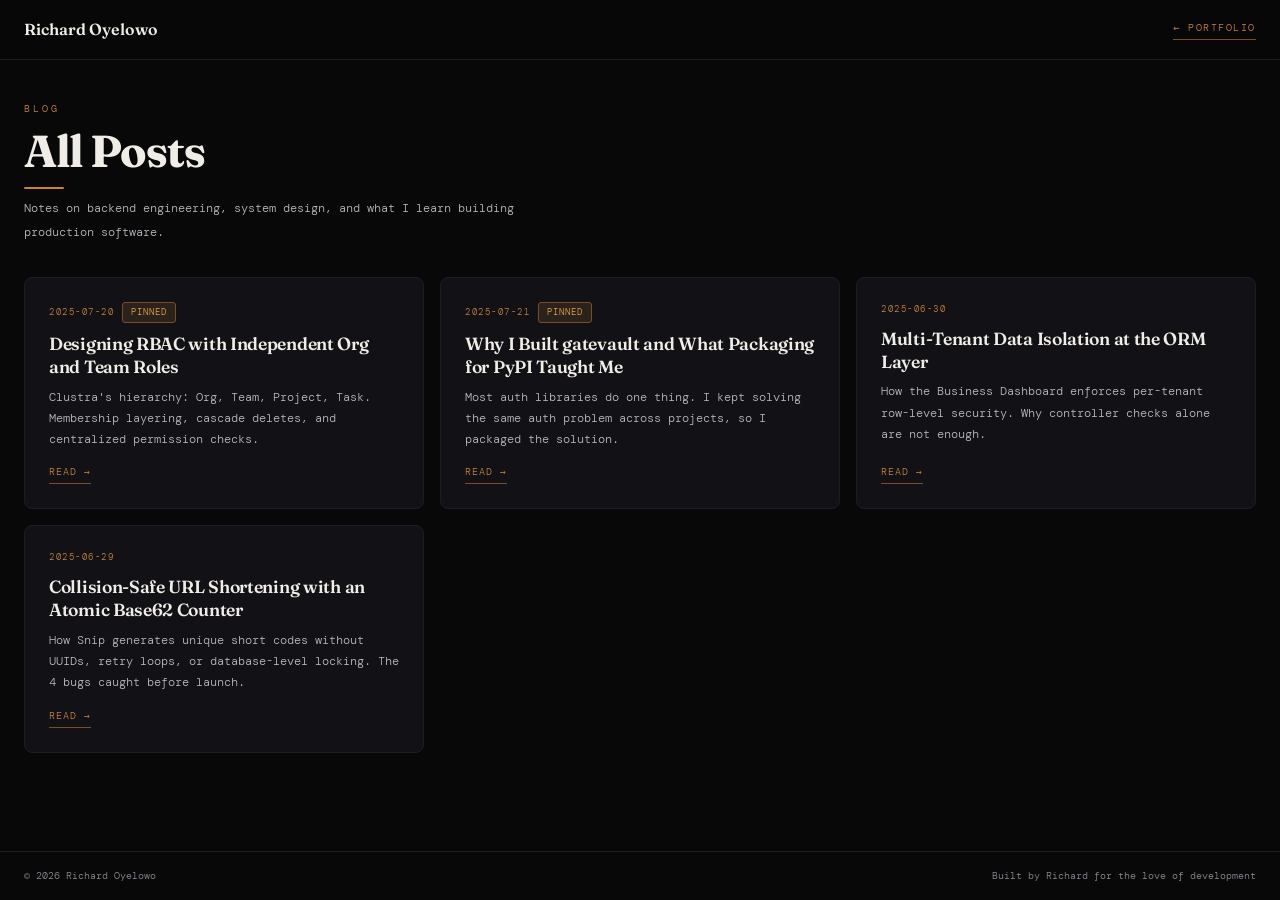
==== blog/index.html @ 2555f032 "build: regenerate blog" ====
<!DOCTYPE html>
<html lang="en">
<head>
  <meta charset="UTF-8">
  <meta name="viewport" content="width=device-width, initial-scale=1.0">
  <title>Blog &bull; Richard Oyelowo</title>
  <link rel="icon" href="data:image/svg+xml,<svg xmlns='http://www.w3.org/2000/svg' viewBox='0 0 100 100'><text y='.9em' font-size='90'>&#x2699;</text></svg>">
  <link href="https://fonts.googleapis.com/css2?family=DM+Mono:wght@300;400;500&amp;family=Fraunces:ital,opsz,wght@0,9..144,300;0,9..144,600;0,9..144,700;1,9..144,300&amp;display=swap" rel="stylesheet">
  <link rel="stylesheet" href="../css/base.css">
  <link rel="stylesheet" href="../css/listing.css">
</head>
<body>

<nav class="sub-nav">
  <a href="../" class="nav-logo">Richard Oyelowo</a>
  <a href="../#blog" class="nav-back">&larr; Portfolio</a>
</nav>

<main>
  <div class="blog-header">
    <div class="container">
      <p class="section-label">Blog</p>
      <h1>All Posts</h1>
      <p>Notes on backend engineering, system design, and what I learn building production software.</p>
    </div>
  </div>
  <div class="container" style="margin-top:32px;">
    <div class="posts-grid">
      <a href="clustra-rbac.html" class="post-card" aria-label="Read: Designing RBAC with Independent Org and Team Roles">
        <span class="post-date">2025-07-20<span class="pinned-badge">Pinned</span></span>
        <h3 class="post-title">Designing RBAC with Independent Org and Team Roles</h3>
        <p class="post-excerpt">Clustra's hierarchy: Org, Team, Project, Task. Membership layering, cascade deletes, and centralized permission checks.</p>
        <span class="post-read">Read &rarr;</span>
      </a>
      <a href="gatevault.html" class="post-card" aria-label="Read: Why I Built gatevault and What Packaging for PyPI Taught Me">
        <span class="post-date">2025-07-21<span class="pinned-badge">Pinned</span></span>
        <h3 class="post-title">Why I Built gatevault and What Packaging for PyPI Taught Me</h3>
        <p class="post-excerpt">Most auth libraries do one thing. I kept solving the same auth problem across projects, so I packaged the solution.</p>
        <span class="post-read">Read &rarr;</span>
      </a>
      <a href="multi-tenant-isolation.html" class="post-card" aria-label="Read: Multi-Tenant Data Isolation at the ORM Layer">
        <span class="post-date">2025-06-30</span>
        <h3 class="post-title">Multi-Tenant Data Isolation at the ORM Layer</h3>
        <p class="post-excerpt">How the Business Dashboard enforces per-tenant row-level security. Why controller checks alone are not enough.</p>
        <span class="post-read">Read &rarr;</span>
      </a>
      <a href="snip-base62.html" class="post-card" aria-label="Read: Collision-Safe URL Shortening with an Atomic Base62 Counter">
        <span class="post-date">2025-06-29</span>
        <h3 class="post-title">Collision-Safe URL Shortening with an Atomic Base62 Counter</h3>
        <p class="post-excerpt">How Snip generates unique short codes without UUIDs, retry loops, or database-level locking. The 4 bugs caught before launch.</p>
        <span class="post-read">Read &rarr;</span>
      </a>

    </div>
  </div>
</main>

<footer role="contentinfo">
  <div class="footer-inner">
    <span class="footer-text">&copy; 2026 Richard Oyelowo</span>
    <span class="footer-text">Built by Richard for the love of development</span>
  </div>
</footer>

</body>
</html>
---- css/base.css ----
/* ============================================================
   BASE — shared design tokens, reset, nav, footer, animations
   Used by ALL pages: homepage, blog listing, blog posts
   ============================================================ */

:root {
  --bg: #080809;
  --bg2: #0d0d10;
  --bg3: #111116;
  --bg4: #151519;
  --border: #1c1c24;
  --border-hi: #2a2a36;
  --amber: #c8843a;
  --amber-bright: #e8a44e;
  --amber-dim: #7a4e22;
  --amber-glow: rgba(200,132,58,0.07);
  --amber-glow-strong: rgba(200,132,58,0.14);
  --amber-glow-subtle: rgba(200,132,58,0.04);
  --text: #eae5e0;
  --text-dim: #908a94;
  --text-mid: #c0b8c2;
  --green: #3a8a5a;
  --green-glow: rgba(58,138,90,0.15);
  --white: #f0ece6;
  --focus-ring: 0 0 0 2px var(--bg), 0 0 0 4px var(--amber);
  --max-w: 1280px;
  --page-pad: 24px;
}

/* RESET */
*, *::before, *::after { margin: 0; padding: 0; box-sizing: border-box; }
html { scroll-behavior: smooth; min-height: 100%; }
body {
  background: var(--bg); color: var(--text);
  font-family: 'DM Mono', monospace; font-weight: 300; line-height: 1.7; overflow-x: hidden;
  display: flex; flex-direction: column; min-height: 100vh;
}
main { flex: 1; }
img, video, svg { max-width: 100%; display: block; }

a:focus-visible, button:focus-visible {
  outline: none; box-shadow: var(--focus-ring); border-radius: 3px;
}

/* SKIP LINK */
.skip-link {
  position: absolute; top: -100%; left: 16px;
  padding: 10px 18px; background: var(--amber); color: #000;
  font-family: 'DM Mono', monospace; font-size: 0.75rem; font-weight: 500;
  text-decoration: none; border-radius: 0 0 4px 4px; z-index: 200; transition: top 0.15s;
}
.skip-link:focus { top: 0; }

/* CONTAINER */
.container {
  max-width: var(--max-w);
  margin: 0 auto;
  padding: 0 var(--page-pad);
  width: 100%;
}

/* NAV */
nav {
  position: fixed; top: 0; left: 0; right: 0; z-index: 100;
  padding: 16px var(--page-pad); display: flex; align-items: center;
  justify-content: space-between; transition: all 0.3s;
}
nav.scrolled {
  background: rgba(8,8,9,0.96); border-bottom: 1px solid var(--border);
  backdrop-filter: blur(12px);
}
.nav-logo {
  font-family: 'Fraunces', serif; font-size: 1rem; font-weight: 600;
  color: var(--white); text-decoration: none;
}

/* SUB-PAGE NAV (blog listing + posts) */
nav.sub-nav {
  background: rgba(8,8,9,0.96); border-bottom: 1px solid var(--border);
  backdrop-filter: blur(12px);
}
.nav-back {
  font-size: 0.65rem; letter-spacing: 1.5px; text-transform: uppercase;
  color: var(--amber); text-decoration: none;
  border-bottom: 1px solid var(--amber-dim); padding-bottom: 2px; transition: color 0.2s;
}
.nav-back:hover { color: var(--amber-bright); }

/* FOOTER */
footer {
  padding: 16px 0; border-top: 1px solid var(--border); margin-top: auto;
}
.footer-inner {
  max-width: var(--max-w); margin: 0 auto; padding: 0 var(--page-pad);
  display: flex; justify-content: space-between; align-items: center;
}
.footer-text { font-size: 0.6rem; color: var(--text-dim); }

/* ANIMATIONS */
@keyframes fadeUp { from { opacity: 0; transform: translateY(18px); } to { opacity: 1; transform: translateY(0); } }
@keyframes fadeIn { from { opacity: 0; } to { opacity: 1; } }
@keyframes pulse { 0%, 100% { opacity: 1; } 50% { opacity: 0.3; } }
.reveal { opacity: 0; transform: translateY(20px); transition: opacity 0.55s ease, transform 0.55s ease; }
.reveal.visible { opacity: 1; transform: translateY(0); }

/* REDUCED MOTION */
@media (prefers-reduced-motion: reduce) {
  *, *::before, *::after {
    animation-duration: 0.01ms !important; animation-iteration-count: 1 !important;
    transition-duration: 0.01ms !important; scroll-behavior: auto !important;
  }
  .reveal { opacity: 1; transform: none; }
}

/* RESPONSIVE BASE */
@media (max-width: 1024px) {
  :root { --page-pad: 20px; }
}
@media (max-width: 600px) {
  :root { --page-pad: 16px; }
  .footer-inner {
    flex-direction: column; gap: 6px; text-align: center;
  }
}
---- css/listing.css ----
/* ============================================================
   LISTING — blog listing page (blog/index.html) styles
   ============================================================ */

.blog-header { padding: 100px 0 0; }
.blog-header .section-label {
  font-size: 0.6rem; letter-spacing: 3px; text-transform: uppercase;
  color: var(--amber); margin-bottom: 8px;
}
.blog-header h1 {
  font-family: 'Fraunces', serif; font-size: clamp(1.8rem, 4vw, 2.8rem);
  font-weight: 700; color: var(--white); letter-spacing: -1px;
  line-height: 1.1; margin-bottom: 8px;
}
.blog-header h1::after {
  content: ''; display: block; width: 40px; height: 2px;
  background: var(--amber); margin-top: 12px; border-radius: 1px;
}
.blog-header p {
  font-size: 0.78rem; color: var(--text-mid); max-width: 520px;
  line-height: 1.9; margin-bottom: 32px;
}

/* POST GRID — clean cards, no container border */
.posts-grid {
  display: grid;
  grid-template-columns: repeat(auto-fill, minmax(min(100%, 300px), 1fr));
  gap: 16px;
}
.post-card {
  background: var(--bg3); border: 1px solid var(--border);
  border-radius: 8px; padding: 24px; display: flex;
  flex-direction: column; transition: border-color 0.25s;
  text-decoration: none;
}
.post-card:hover { border-color: var(--amber-dim); }
.post-date {
  font-size: 0.58rem; letter-spacing: 1.5px; text-transform: uppercase;
  color: var(--amber); margin-bottom: 10px; display: flex; align-items: center;
}
.pinned-badge {
  font-size: 0.55rem; letter-spacing: 1px; text-transform: uppercase;
  color: var(--amber-bright); background: var(--amber-glow-strong);
  border: 1px solid var(--amber-dim); padding: 2px 8px;
  border-radius: 3px; margin-left: 8px;
}
.post-title {
  font-family: 'Fraunces', serif; font-size: 1.1rem; font-weight: 600;
  color: var(--white); letter-spacing: -0.3px; margin-bottom: 8px; line-height: 1.3;
}
.post-excerpt { font-size: 0.72rem; color: var(--text-mid); line-height: 1.85; flex: 1; }
.post-read {
  font-size: 0.62rem; letter-spacing: 1px; text-transform: uppercase;
  color: var(--amber); margin-top: 14px; border-bottom: 1px solid var(--amber-dim);
  padding-bottom: 2px; align-self: flex-start; transition: color 0.2s, border-color 0.2s;
}
.post-card:hover .post-read { color: var(--amber-bright); border-color: var(--amber); }

@media (max-width: 600px) {
  .posts-grid { grid-template-columns: 1fr; }
}
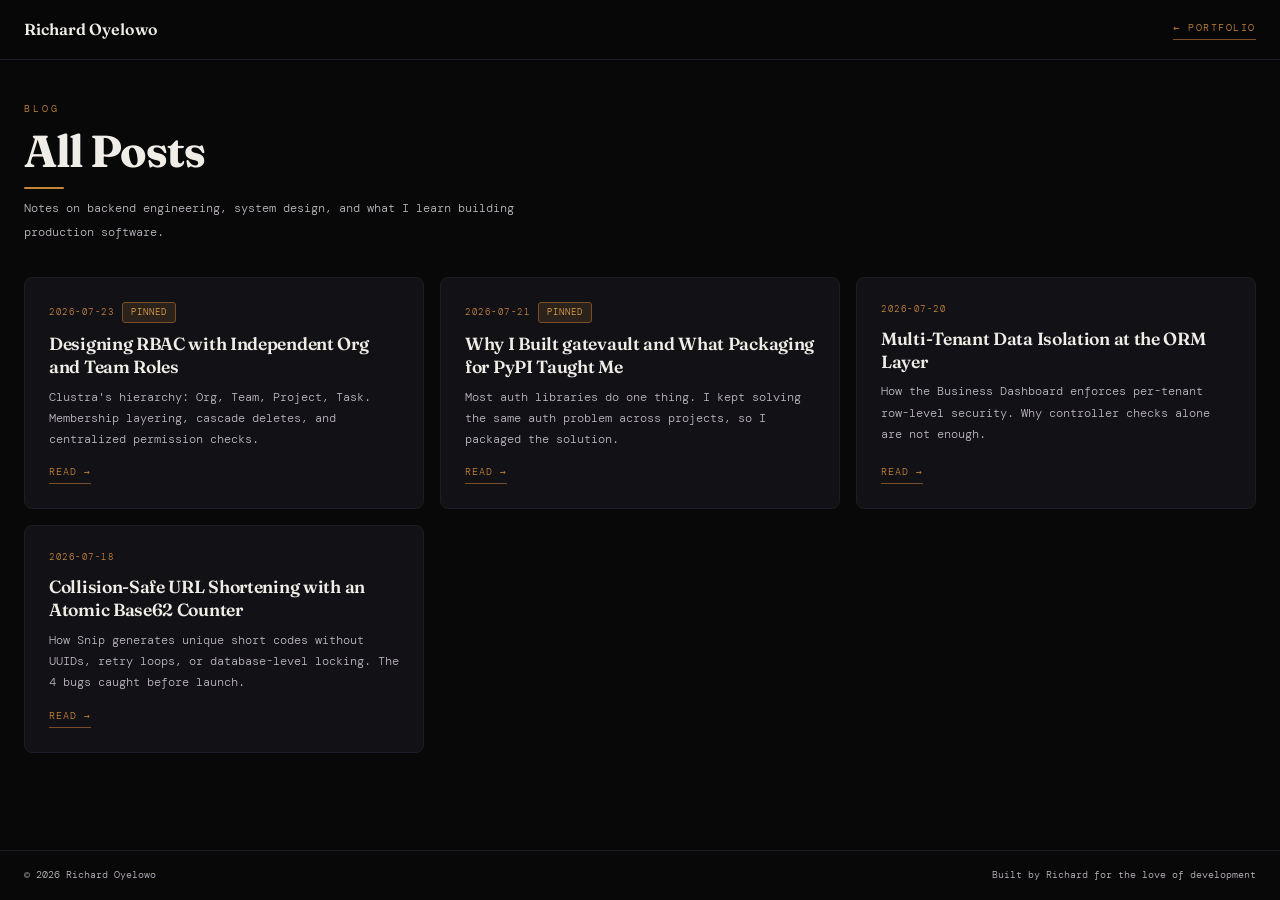
==== commit 2b3c55cc: "build: regenerate blog" ====
--- a/blog/index.html
+++ b/blog/index.html
@@ -27,25 +27,25 @@
   <div class="container" style="margin-top:32px;">
     <div class="posts-grid">
       <a href="clustra-rbac.html" class="post-card" aria-label="Read: Designing RBAC with Independent Org and Team Roles">
-        <span class="post-date">2025-07-20<span class="pinned-badge">Pinned</span></span>
+        <span class="post-date">2026-07-23<span class="pinned-badge">Pinned</span></span>
         <h3 class="post-title">Designing RBAC with Independent Org and Team Roles</h3>
         <p class="post-excerpt">Clustra's hierarchy: Org, Team, Project, Task. Membership layering, cascade deletes, and centralized permission checks.</p>
         <span class="post-read">Read &rarr;</span>
       </a>
       <a href="gatevault.html" class="post-card" aria-label="Read: Why I Built gatevault and What Packaging for PyPI Taught Me">
-        <span class="post-date">2025-07-21<span class="pinned-badge">Pinned</span></span>
+        <span class="post-date">2026-07-21<span class="pinned-badge">Pinned</span></span>
         <h3 class="post-title">Why I Built gatevault and What Packaging for PyPI Taught Me</h3>
         <p class="post-excerpt">Most auth libraries do one thing. I kept solving the same auth problem across projects, so I packaged the solution.</p>
         <span class="post-read">Read &rarr;</span>
       </a>
       <a href="multi-tenant-isolation.html" class="post-card" aria-label="Read: Multi-Tenant Data Isolation at the ORM Layer">
-        <span class="post-date">2025-06-30</span>
+        <span class="post-date">2026-07-20</span>
         <h3 class="post-title">Multi-Tenant Data Isolation at the ORM Layer</h3>
         <p class="post-excerpt">How the Business Dashboard enforces per-tenant row-level security. Why controller checks alone are not enough.</p>
         <span class="post-read">Read &rarr;</span>
       </a>
       <a href="snip-base62.html" class="post-card" aria-label="Read: Collision-Safe URL Shortening with an Atomic Base62 Counter">
-        <span class="post-date">2025-06-29</span>
+        <span class="post-date">2026-07-18</span>
         <h3 class="post-title">Collision-Safe URL Shortening with an Atomic Base62 Counter</h3>
         <p class="post-excerpt">How Snip generates unique short codes without UUIDs, retry loops, or database-level locking. The 4 bugs caught before launch.</p>
         <span class="post-read">Read &rarr;</span>
--- a/css/base.css
+++ b/css/base.css
@@ -94,7 +94,10 @@
   max-width: var(--max-w); margin: 0 auto; padding: 0 var(--page-pad);
   display: flex; justify-content: space-between; align-items: center;
 }
-.footer-text { font-size: 0.6rem; color: var(--text-dim); }
+.footer-text {
+  font-size: 0.62rem;
+  color: var(--text-mid);
+}
 
 /* ANIMATIONS */
 @keyframes fadeUp { from { opacity: 0; transform: translateY(18px); } to { opacity: 1; transform: translateY(0); } }
@@ -121,4 +124,4 @@
   .footer-inner {
     flex-direction: column; gap: 6px; text-align: center;
   }
-}+}
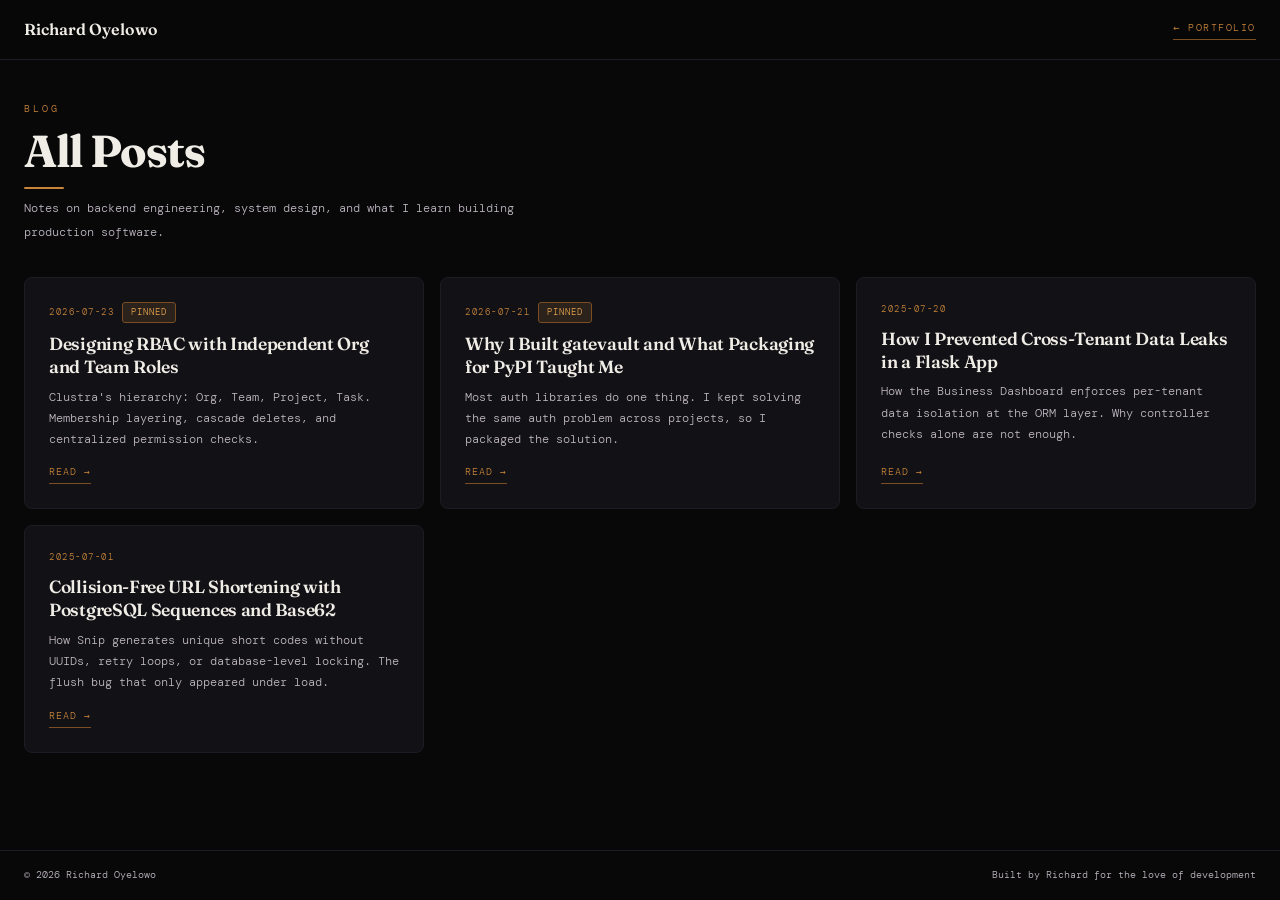
==== commit 9c4d417d: "build: regenerate blog" ====
--- a/blog/index.html
+++ b/blog/index.html
@@ -38,16 +38,16 @@
         <p class="post-excerpt">Most auth libraries do one thing. I kept solving the same auth problem across projects, so I packaged the solution.</p>
         <span class="post-read">Read &rarr;</span>
       </a>
-      <a href="multi-tenant-isolation.html" class="post-card" aria-label="Read: Multi-Tenant Data Isolation at the ORM Layer">
-        <span class="post-date">2026-07-20</span>
-        <h3 class="post-title">Multi-Tenant Data Isolation at the ORM Layer</h3>
-        <p class="post-excerpt">How the Business Dashboard enforces per-tenant row-level security. Why controller checks alone are not enough.</p>
+      <a href="multi-tenant-isolation.html" class="post-card" aria-label="Read: How I Prevented Cross-Tenant Data Leaks in a Flask App">
+        <span class="post-date">2025-07-20</span>
+        <h3 class="post-title">How I Prevented Cross-Tenant Data Leaks in a Flask App</h3>
+        <p class="post-excerpt">How the Business Dashboard enforces per-tenant data isolation at the ORM layer. Why controller checks alone are not enough.</p>
         <span class="post-read">Read &rarr;</span>
       </a>
-      <a href="snip-base62.html" class="post-card" aria-label="Read: Collision-Safe URL Shortening with an Atomic Base62 Counter">
-        <span class="post-date">2026-07-18</span>
-        <h3 class="post-title">Collision-Safe URL Shortening with an Atomic Base62 Counter</h3>
-        <p class="post-excerpt">How Snip generates unique short codes without UUIDs, retry loops, or database-level locking. The 4 bugs caught before launch.</p>
+      <a href="snip-base62.html" class="post-card" aria-label="Read: Collision-Free URL Shortening with PostgreSQL Sequences and Base62">
+        <span class="post-date">2025-07-01</span>
+        <h3 class="post-title">Collision-Free URL Shortening with PostgreSQL Sequences and Base62</h3>
+        <p class="post-excerpt">How Snip generates unique short codes without UUIDs, retry loops, or database-level locking. The flush bug that only appeared under load.</p>
         <span class="post-read">Read &rarr;</span>
       </a>
 
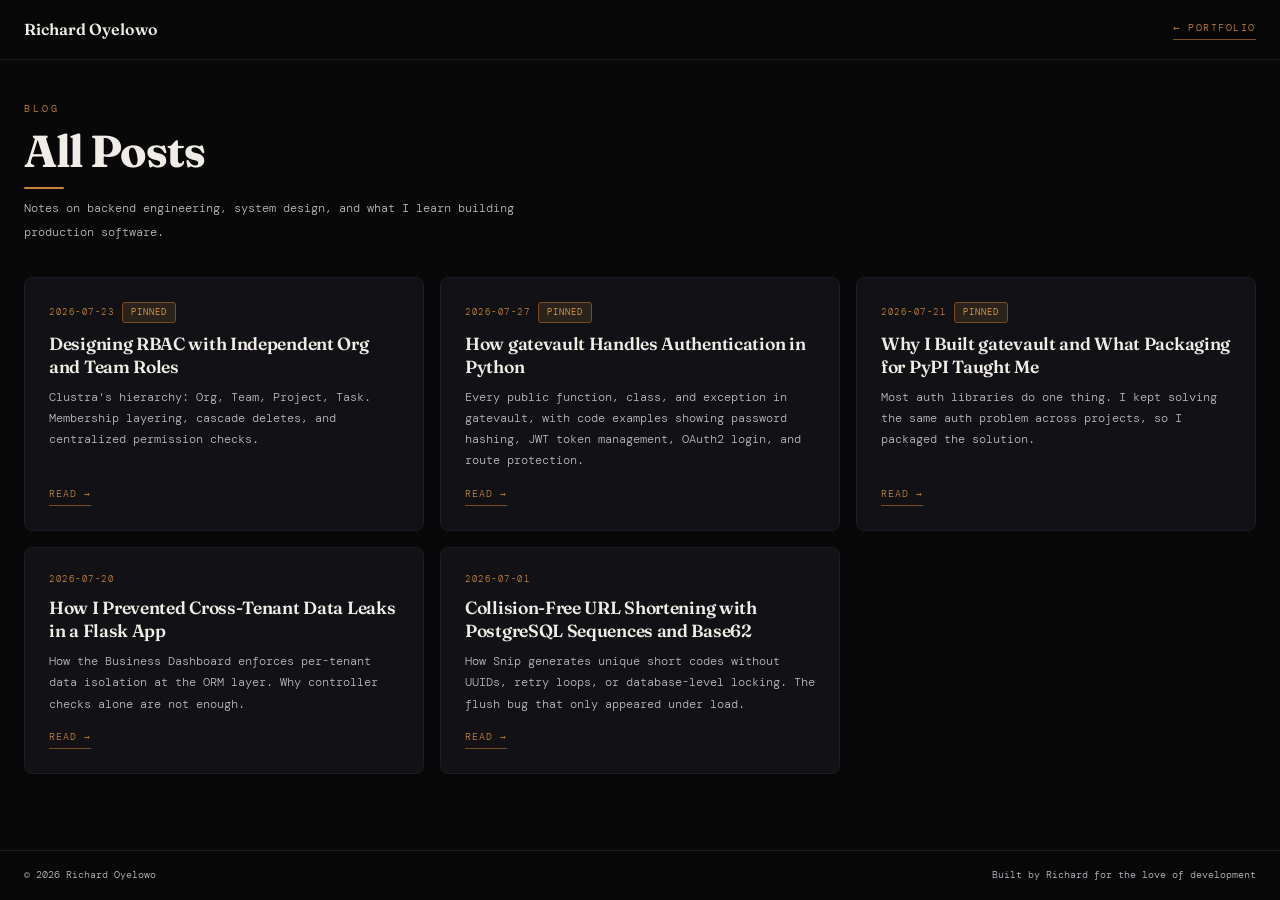
==== commit 7e5ef6f7: "build: regenerate blog" ====
--- a/blog/index.html
+++ b/blog/index.html
@@ -32,6 +32,12 @@
         <p class="post-excerpt">Clustra's hierarchy: Org, Team, Project, Task. Membership layering, cascade deletes, and centralized permission checks.</p>
         <span class="post-read">Read &rarr;</span>
       </a>
+      <a href="gatevault-reference.html" class="post-card" aria-label="Read: How gatevault Handles Authentication in Python">
+        <span class="post-date">2026-07-27<span class="pinned-badge">Pinned</span></span>
+        <h3 class="post-title">How gatevault Handles Authentication in Python</h3>
+        <p class="post-excerpt">Every public function, class, and exception in gatevault, with code examples showing password hashing, JWT token management, OAuth2 login, and route protection.</p>
+        <span class="post-read">Read &rarr;</span>
+      </a>
       <a href="gatevault.html" class="post-card" aria-label="Read: Why I Built gatevault and What Packaging for PyPI Taught Me">
         <span class="post-date">2026-07-21<span class="pinned-badge">Pinned</span></span>
         <h3 class="post-title">Why I Built gatevault and What Packaging for PyPI Taught Me</h3>
@@ -39,13 +45,13 @@
         <span class="post-read">Read &rarr;</span>
       </a>
       <a href="multi-tenant-isolation.html" class="post-card" aria-label="Read: How I Prevented Cross-Tenant Data Leaks in a Flask App">
-        <span class="post-date">2025-07-20</span>
+        <span class="post-date">2026-07-20</span>
         <h3 class="post-title">How I Prevented Cross-Tenant Data Leaks in a Flask App</h3>
         <p class="post-excerpt">How the Business Dashboard enforces per-tenant data isolation at the ORM layer. Why controller checks alone are not enough.</p>
         <span class="post-read">Read &rarr;</span>
       </a>
       <a href="snip-base62.html" class="post-card" aria-label="Read: Collision-Free URL Shortening with PostgreSQL Sequences and Base62">
-        <span class="post-date">2025-07-01</span>
+        <span class="post-date">2026-07-01</span>
         <h3 class="post-title">Collision-Free URL Shortening with PostgreSQL Sequences and Base62</h3>
         <p class="post-excerpt">How Snip generates unique short codes without UUIDs, retry loops, or database-level locking. The flush bug that only appeared under load.</p>
         <span class="post-read">Read &rarr;</span>
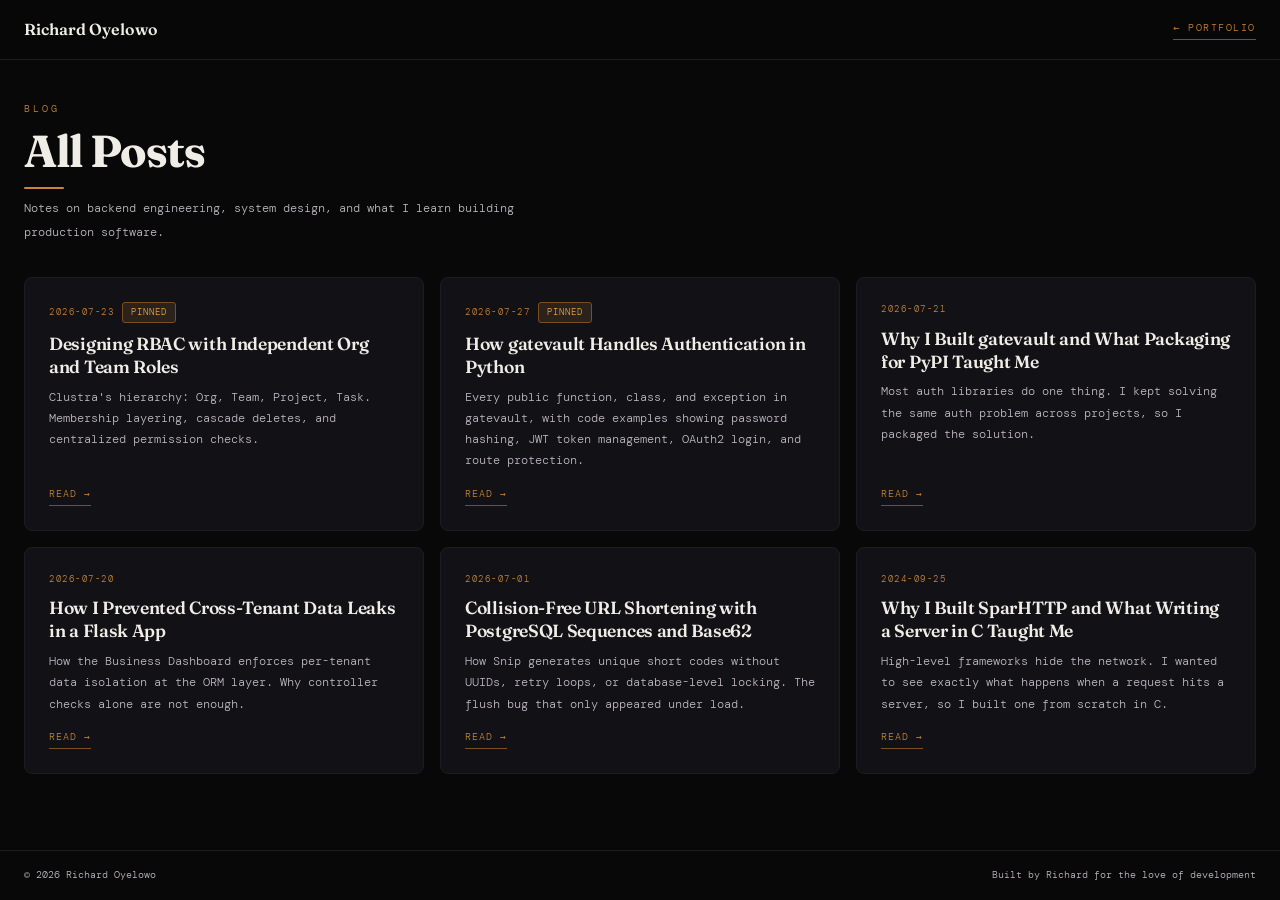
==== commit ca20221c: "build: regenerate blog" ====
--- a/blog/index.html
+++ b/blog/index.html
@@ -39,7 +39,7 @@
         <span class="post-read">Read &rarr;</span>
       </a>
       <a href="gatevault.html" class="post-card" aria-label="Read: Why I Built gatevault and What Packaging for PyPI Taught Me">
-        <span class="post-date">2026-07-21<span class="pinned-badge">Pinned</span></span>
+        <span class="post-date">2026-07-21</span>
         <h3 class="post-title">Why I Built gatevault and What Packaging for PyPI Taught Me</h3>
         <p class="post-excerpt">Most auth libraries do one thing. I kept solving the same auth problem across projects, so I packaged the solution.</p>
         <span class="post-read">Read &rarr;</span>
@@ -56,6 +56,12 @@
         <p class="post-excerpt">How Snip generates unique short codes without UUIDs, retry loops, or database-level locking. The flush bug that only appeared under load.</p>
         <span class="post-read">Read &rarr;</span>
       </a>
+      <a href="sparhttp.html" class="post-card" aria-label="Read: Why I Built SparHTTP and What Writing a Server in C Taught Me">
+        <span class="post-date">2024-09-25</span>
+        <h3 class="post-title">Why I Built SparHTTP and What Writing a Server in C Taught Me</h3>
+        <p class="post-excerpt">High-level frameworks hide the network. I wanted to see exactly what happens when a request hits a server, so I built one from scratch in C.</p>
+        <span class="post-read">Read &rarr;</span>
+      </a>
 
     </div>
   </div>
--- a/css/base.css
+++ b/css/base.css
@@ -29,12 +29,21 @@
 
 /* RESET */
 *, *::before, *::after { margin: 0; padding: 0; box-sizing: border-box; }
+
 html { scroll-behavior: smooth; min-height: 100%; }
+
 body {
   background: var(--bg); color: var(--text);
   font-family: 'DM Mono', monospace; font-weight: 300; line-height: 1.7; overflow-x: hidden;
   display: flex; flex-direction: column; min-height: 100vh;
+  -ms-overflow-style: none;  /* IE and Edge */
+  scrollbar-width: none;     /* Firefox */
 }
+
+body::-webkit-scrollbar {
+  display: none;             /* Chrome, Safari, Opera */
+}
+
 main { flex: 1; }
 img, video, svg { max-width: 100%; display: block; }
 
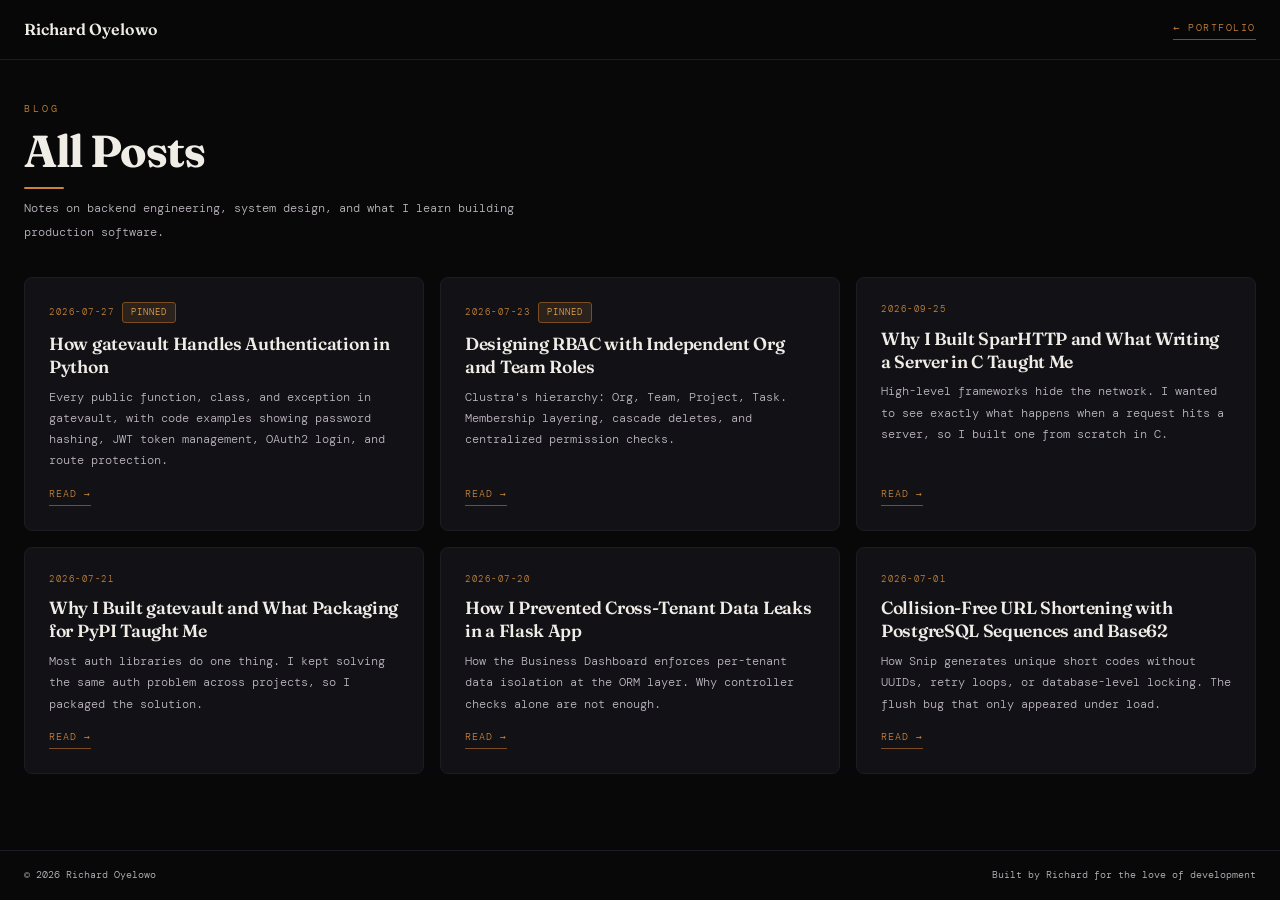
==== commit 42608af2: "build: regenerate blog" ====
--- a/blog/index.html
+++ b/blog/index.html
@@ -26,16 +26,22 @@
   </div>
   <div class="container" style="margin-top:32px;">
     <div class="posts-grid">
+      <a href="gatevault-reference.html" class="post-card" aria-label="Read: How gatevault Handles Authentication in Python">
+        <span class="post-date">2026-07-27<span class="pinned-badge">Pinned</span></span>
+        <h3 class="post-title">How gatevault Handles Authentication in Python</h3>
+        <p class="post-excerpt">Every public function, class, and exception in gatevault, with code examples showing password hashing, JWT token management, OAuth2 login, and route protection.</p>
+        <span class="post-read">Read &rarr;</span>
+      </a>
       <a href="clustra-rbac.html" class="post-card" aria-label="Read: Designing RBAC with Independent Org and Team Roles">
         <span class="post-date">2026-07-23<span class="pinned-badge">Pinned</span></span>
         <h3 class="post-title">Designing RBAC with Independent Org and Team Roles</h3>
         <p class="post-excerpt">Clustra's hierarchy: Org, Team, Project, Task. Membership layering, cascade deletes, and centralized permission checks.</p>
         <span class="post-read">Read &rarr;</span>
       </a>
-      <a href="gatevault-reference.html" class="post-card" aria-label="Read: How gatevault Handles Authentication in Python">
-        <span class="post-date">2026-07-27<span class="pinned-badge">Pinned</span></span>
-        <h3 class="post-title">How gatevault Handles Authentication in Python</h3>
-        <p class="post-excerpt">Every public function, class, and exception in gatevault, with code examples showing password hashing, JWT token management, OAuth2 login, and route protection.</p>
+      <a href="sparhttp.html" class="post-card" aria-label="Read: Why I Built SparHTTP and What Writing a Server in C Taught Me">
+        <span class="post-date">2026-09-25</span>
+        <h3 class="post-title">Why I Built SparHTTP and What Writing a Server in C Taught Me</h3>
+        <p class="post-excerpt">High-level frameworks hide the network. I wanted to see exactly what happens when a request hits a server, so I built one from scratch in C.</p>
         <span class="post-read">Read &rarr;</span>
       </a>
       <a href="gatevault.html" class="post-card" aria-label="Read: Why I Built gatevault and What Packaging for PyPI Taught Me">
@@ -56,12 +62,6 @@
         <p class="post-excerpt">How Snip generates unique short codes without UUIDs, retry loops, or database-level locking. The flush bug that only appeared under load.</p>
         <span class="post-read">Read &rarr;</span>
       </a>
-      <a href="sparhttp.html" class="post-card" aria-label="Read: Why I Built SparHTTP and What Writing a Server in C Taught Me">
-        <span class="post-date">2024-09-25</span>
-        <h3 class="post-title">Why I Built SparHTTP and What Writing a Server in C Taught Me</h3>
-        <p class="post-excerpt">High-level frameworks hide the network. I wanted to see exactly what happens when a request hits a server, so I built one from scratch in C.</p>
-        <span class="post-read">Read &rarr;</span>
-      </a>
 
     </div>
   </div>
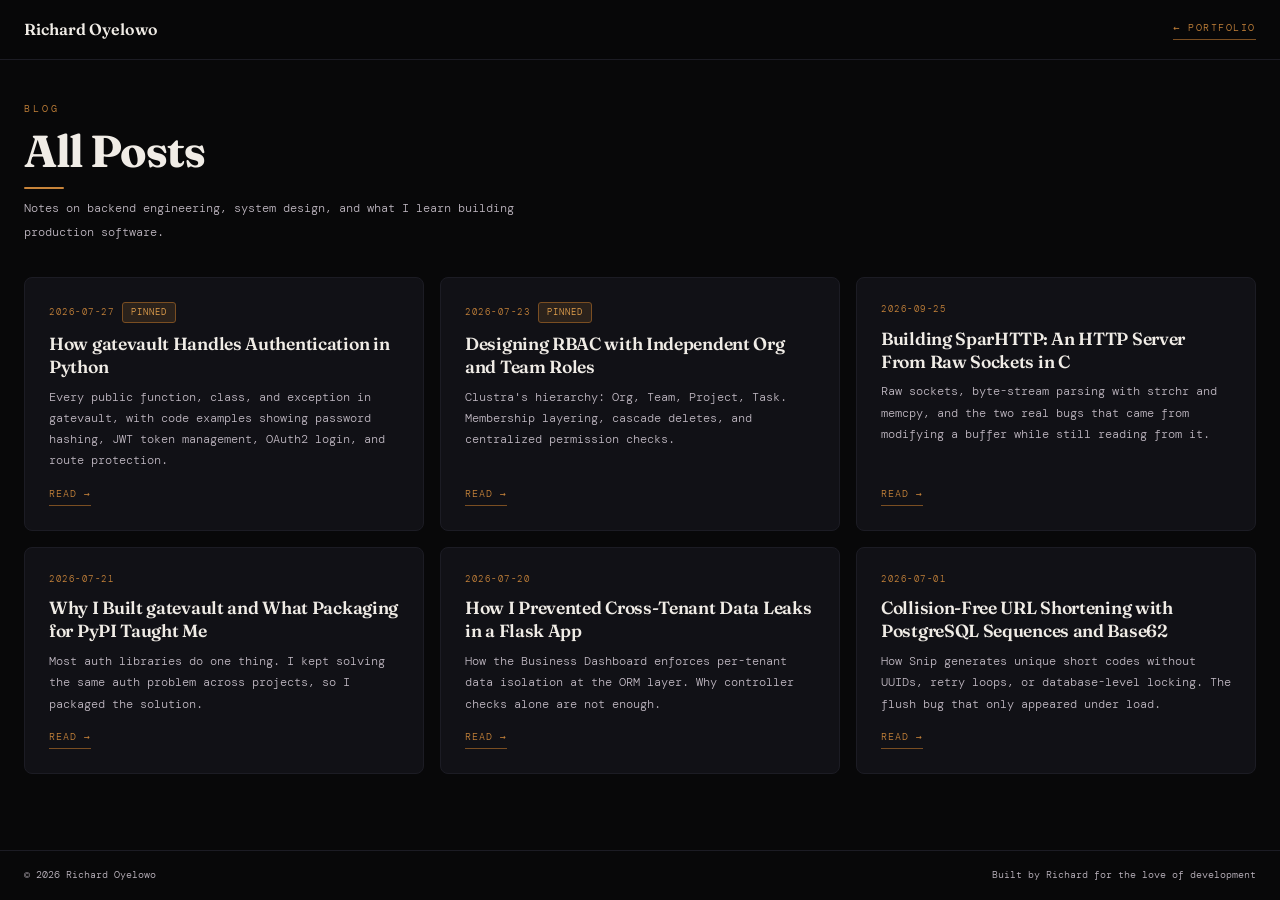
==== commit 6b2699e2: "build: regenerate blog" ====
--- a/blog/index.html
+++ b/blog/index.html
@@ -38,10 +38,10 @@
         <p class="post-excerpt">Clustra's hierarchy: Org, Team, Project, Task. Membership layering, cascade deletes, and centralized permission checks.</p>
         <span class="post-read">Read &rarr;</span>
       </a>
-      <a href="sparhttp.html" class="post-card" aria-label="Read: Why I Built SparHTTP and What Writing a Server in C Taught Me">
+      <a href="sparhttp.html" class="post-card" aria-label="Read: Building SparHTTP: An HTTP Server From Raw Sockets in C">
         <span class="post-date">2026-09-25</span>
-        <h3 class="post-title">Why I Built SparHTTP and What Writing a Server in C Taught Me</h3>
-        <p class="post-excerpt">High-level frameworks hide the network. I wanted to see exactly what happens when a request hits a server, so I built one from scratch in C.</p>
+        <h3 class="post-title">Building SparHTTP: An HTTP Server From Raw Sockets in C</h3>
+        <p class="post-excerpt">Raw sockets, byte-stream parsing with strchr and memcpy, and the two real bugs that came from modifying a buffer while still reading from it.</p>
         <span class="post-read">Read &rarr;</span>
       </a>
       <a href="gatevault.html" class="post-card" aria-label="Read: Why I Built gatevault and What Packaging for PyPI Taught Me">
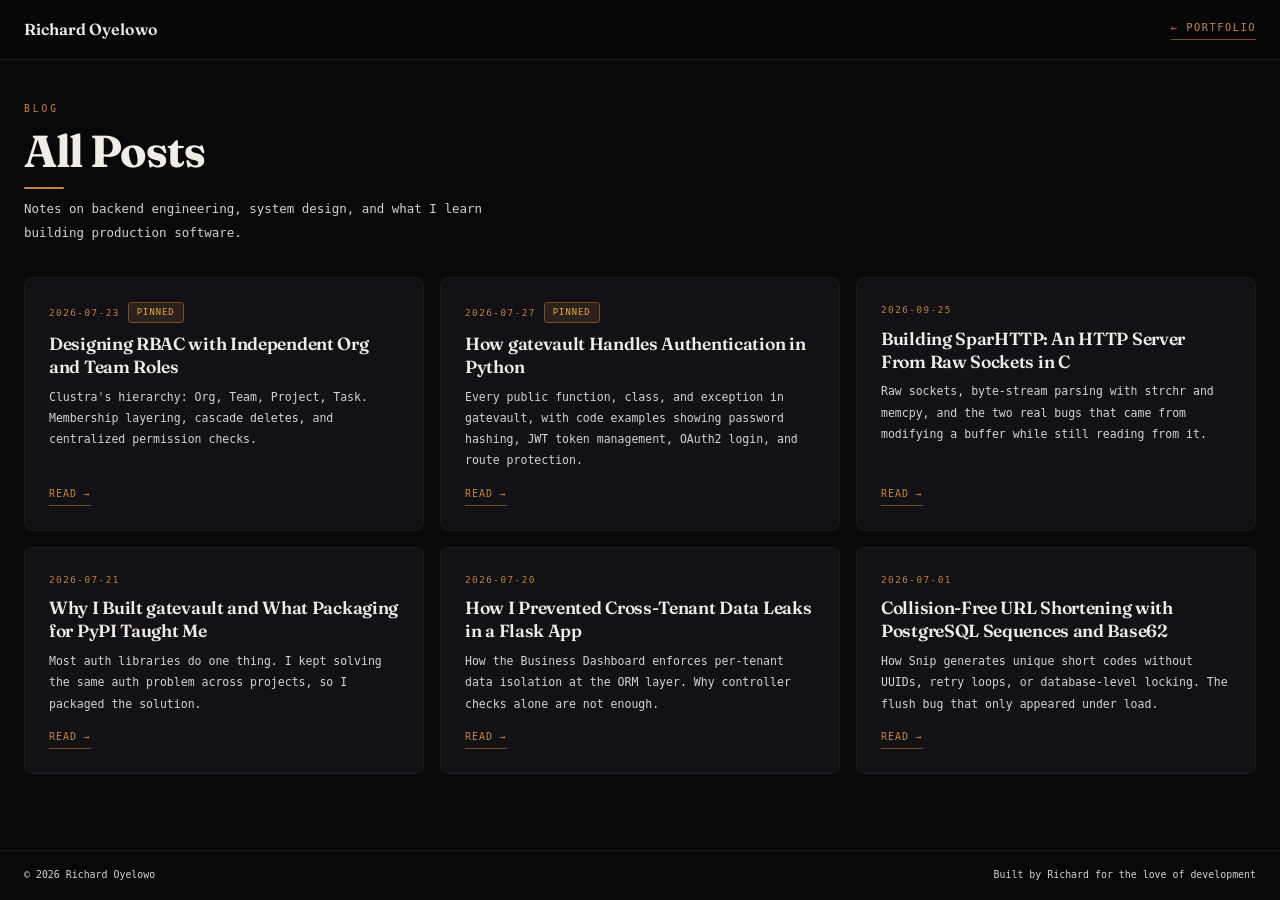
==== commit 448a50cb: "build: regenerate blog" ====
--- a/blog/index.html
+++ b/blog/index.html
@@ -26,16 +26,16 @@
   </div>
   <div class="container" style="margin-top:32px;">
     <div class="posts-grid">
+      <a href="clustra-rbac.html" class="post-card" aria-label="Read: Designing RBAC with Independent Org and Team Roles">
+        <span class="post-date">2026-07-23<span class="pinned-badge">Pinned</span></span>
+        <h3 class="post-title">Designing RBAC with Independent Org and Team Roles</h3>
+        <p class="post-excerpt">Clustra's hierarchy: Org, Team, Project, Task. Membership layering, cascade deletes, and centralized permission checks.</p>
+        <span class="post-read">Read &rarr;</span>
+      </a>
       <a href="gatevault-reference.html" class="post-card" aria-label="Read: How gatevault Handles Authentication in Python">
         <span class="post-date">2026-07-27<span class="pinned-badge">Pinned</span></span>
         <h3 class="post-title">How gatevault Handles Authentication in Python</h3>
         <p class="post-excerpt">Every public function, class, and exception in gatevault, with code examples showing password hashing, JWT token management, OAuth2 login, and route protection.</p>
-        <span class="post-read">Read &rarr;</span>
-      </a>
-      <a href="clustra-rbac.html" class="post-card" aria-label="Read: Designing RBAC with Independent Org and Team Roles">
-        <span class="post-date">2026-07-23<span class="pinned-badge">Pinned</span></span>
-        <h3 class="post-title">Designing RBAC with Independent Org and Team Roles</h3>
-        <p class="post-excerpt">Clustra's hierarchy: Org, Team, Project, Task. Membership layering, cascade deletes, and centralized permission checks.</p>
         <span class="post-read">Read &rarr;</span>
       </a>
       <a href="sparhttp.html" class="post-card" aria-label="Read: Building SparHTTP: An HTTP Server From Raw Sockets in C">
--- a/css/base.css
+++ b/css/base.css
@@ -16,9 +16,9 @@
   --amber-glow: rgba(200,132,58,0.07);
   --amber-glow-strong: rgba(200,132,58,0.14);
   --amber-glow-subtle: rgba(200,132,58,0.04);
-  --text: #eae5e0;
-  --text-dim: #908a94;
-  --text-mid: #c0b8c2;
+  --text: #f2eee9;
+  --text-dim: #a39da8;
+  --text-mid: #d6d0da;
   --green: #3a8a5a;
   --green-glow: rgba(58,138,90,0.15);
   --white: #f0ece6;
@@ -34,7 +34,7 @@
 
 body {
   background: var(--bg); color: var(--text);
-  font-family: 'DM Mono', monospace; font-weight: 300; line-height: 1.7; overflow-x: hidden;
+  font-family: 'DM Mono', monospace; font-weight: 400; line-height: 1.7; overflow-x: hidden;
   display: flex; flex-direction: column; min-height: 100vh;
   -ms-overflow-style: none;  /* IE and Edge */
   scrollbar-width: none;     /* Firefox */
